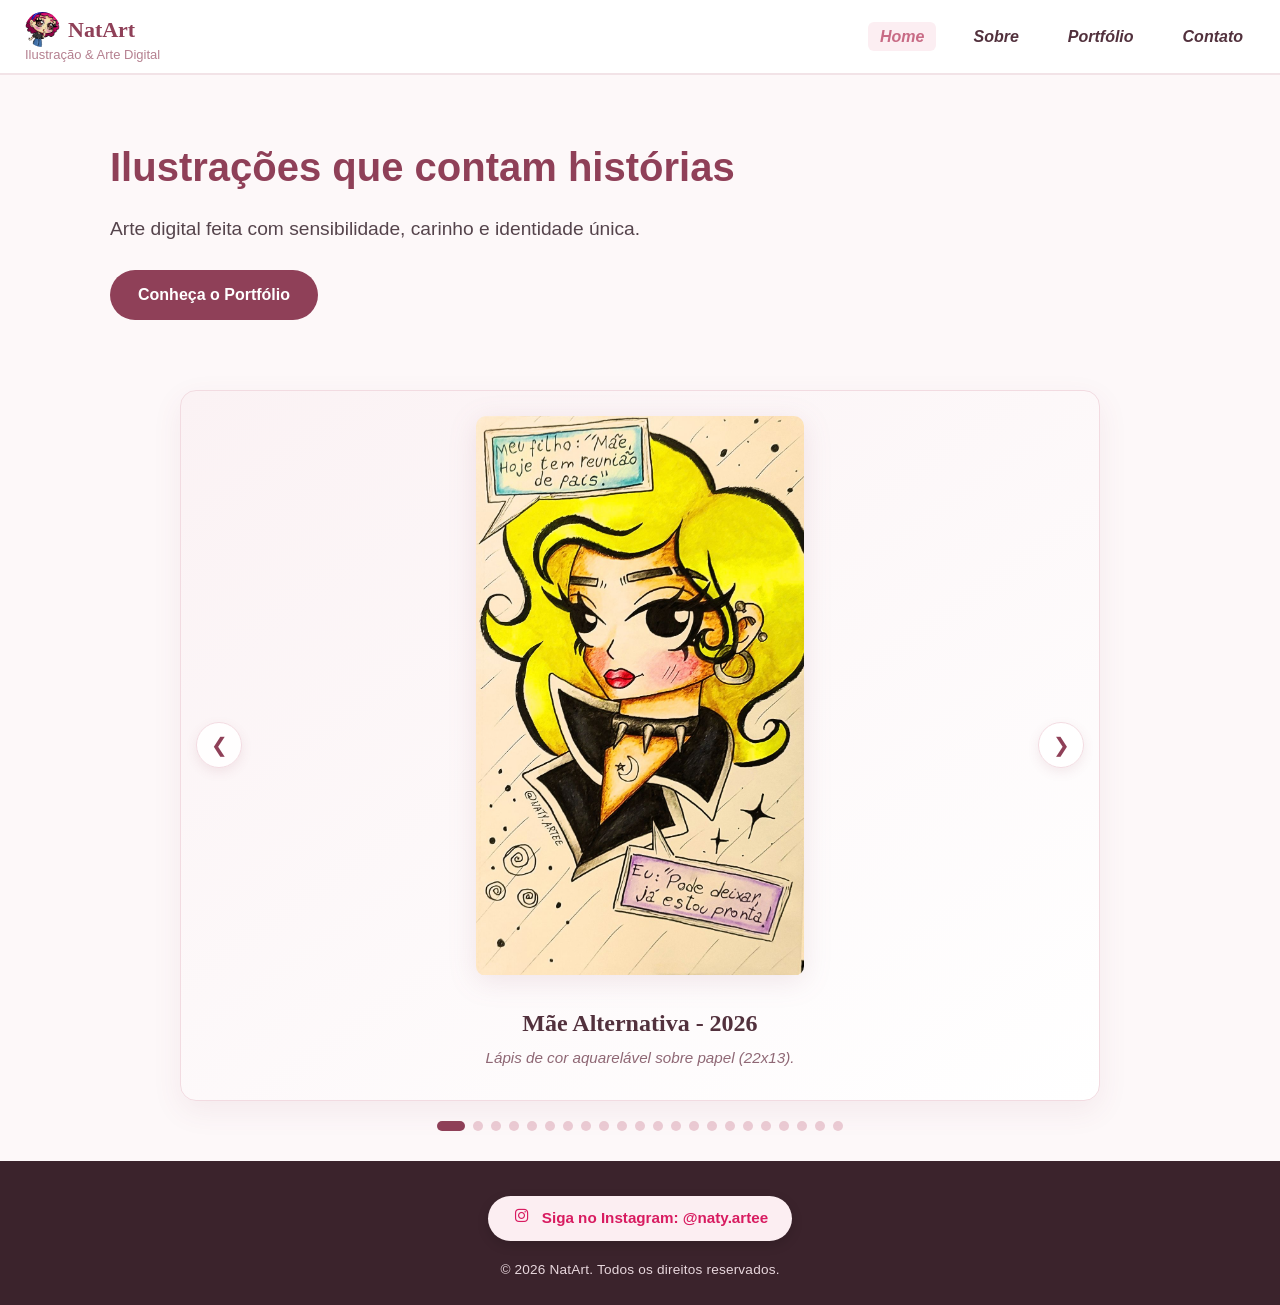
==== index.html @ 3c42e726 "enviando arquivos" ====
<!DOCTYPE html>
<html lang="pt-BR">
<head>
    <meta charset="UTF-8">
    <meta name="viewport" content="width=device-width, initial-scale=1.0">
    <title>NatArt | Ilustração & Arte Digital</title>

    <!-- Biblioteca de Ícones (Font Awesome CDN) -->
    <link rel="stylesheet" href="https://cdnjs.cloudflare.com/ajax/libs/font-awesome/6.5.1/css/all.min.css" integrity="sha512-DTOQO9RWCH3ppGqcWaEA1BIZOC6xxalwEsw9c2QQeAIftl+Vegovlnee1c9QX4TctnWMn13TZye+giMm8e2LwA==" crossorigin="anonymous" referrerpolicy="no-referrer" />
	
    <!-- Link para a folha de estilos na pasta css/ -->
    <link rel="stylesheet" href="css/style.css">
	<link rel="icon" href="png/logo.png" type="image/png">
</head>
<body>

   <!-- CABEÇALHO & NAVEGAÇÃO -->
<header class="header-principal">
    <div class="logo-container">
        <a href="index.html" class="logo">
            <img src="png/logo.png" alt="Logo NatArt" class="logo-img">
            <span>NatArt</span>
        </a>
        <span class="logo-subtitle">Ilustração & Arte Digital</span>
    </div>

    <nav class="menu-navegacao">
        <ul>
            <li><a href="index.html" class="active">Home</a></li>
            <li><a href="sobre.html">Sobre</a></li>
            <li><a href="portifolio.html">Portfólio</a></li>
            <li><a href="contato.html">Contato</a></li>
        </ul>
    </nav>
</header>

    <!-- CONTEÚDO PRINCIPAL (HERO & CARROSSEL) -->
    <main>
        <!-- SEÇÃO HERO -->
        <section class="hero-principal">
            <div class="hero-texto">
                <h1>Ilustrações que contam histórias</h1>
                <p>Arte digital feita com sensibilidade, carinho e identidade única.</p>
                <a href="portifolio.html" class="btn-cta">Conheça o Portfólio</a>
            </div>
        </section>

        <!-- SEÇÃO DO CARROSSEL DE ARTES -->
        <section class="galeria-section">
            <div class="carousel-container" id="carousel">
                <button class="carousel-btn prev" id="btnPrev" aria-label="Imagem anterior">&#10094;</button>
                <button class="carousel-btn next" id="btnNext" aria-label="Próxima imagem">&#10095;</button>

                <!-- Trilho onde o JavaScript vai injetar as 21 artes -->
                <div class="carousel-track" id="carouselTrack"></div>
            </div>

            <!-- Indicadores (dots) injetados via JavaScript -->
            <div class="carousel-dots" id="carouselDots"></div>
        </section>
    </main>

    <!-- RODAPÉ & INSTAGRAM -->
    <footer class="footer-principal">
        <a href="https://www.instagram.com/naty.artee" target="_blank" rel="noopener noreferrer" class="btn-instagram">
            <i class="fa-brands fa-instagram"></i>
            Siga no Instagram: @naty.artee
        </a>
        <p>&copy; 2026 NatArt. Todos os direitos reservados.</p>
    </footer>

    <!-- SCRIPT DO CARROSSEL (Gera as 21 artes dinamicamente) -->
    <script src="js/galeria.js"></script>
</body>
</html>
---- css/style.css ----
/* ==========================================
   1. RESET & PALETA IDENTIDADE NATART
   ========================================== */

html {
    font-size: 16px;
    overflow-y: scroll;
}

/* Corrigido o seletor universal de '-' para '*' */
* {
    margin: 0;
    padding: 0;
    box-sizing: border-box;
}

body {
    font-family: Arial, sans-serif;
    color: #2b2226;
    background-color: #fdf8f9; /* Fundo off-white levemente rosado */
    line-height: 1.6;
    display: flex;
    flex-direction: column;
    min-height: 100vh;
}

img,
picture,
video {
    max-width: 100%;
    height: auto;
    display: block;
}


/* ==========================================
   2. HOMEPAGE - HERO & DESTAQUES
   ========================================== */

/* Apresentação Principal (Hero Section) */
.hero-principal {
    display: flex;
    align-items: center;
    justify-content: space-between;
    padding: 60px 20px;
    max-width: 1100px;
    margin: 0 auto;
    gap: 40px;
    width: 100%;
}

.hero-texto {
    flex: 1;
}

.hero-texto h1 {
    font-size: 2.5rem;
    color: #8f4058; /* Tom vinho/rosa da marca */
    margin-bottom: 15px;
}

.hero-texto p {
    font-size: 1.2rem;
    margin-bottom: 25px;
    color: #55444c;
}

/* Retrato Principal da Nat */
.hero-imagem {
    flex: 1;
    display: flex;
    justify-content: center;
}

.hero-imagem .img-hero {
    max-width: 280px;
    width: 100%;
    height: 420px;
    object-fit: cover;
    object-position: top center;
    border-radius: 12px;
    box-shadow: 0 8px 20px rgba(143, 64, 88, 0.12);
    display: block;
    margin: 0 auto;
}

/* Botão de Ação na Homepage */
.btn-cta {
    display: inline-block;
    padding: 12px 28px;
    background-color: #8f4058;
    color: #ffffff;
    text-decoration: none;
    font-weight: bold;
    border-radius: 25px;
    transition: background 0.3s ease, transform 0.2s ease;
}

.btn-cta:hover {
    background-color: #703043;
    transform: translateY(-2px);
}

/* Área para as 3 fotos em destaque */
.destaques-secao {
    padding: 40px 20px;
    max-width: 1100px;
    margin: 0 auto;
    width: 100%;
    text-align: center;
}

.destaques-secao h2 {
    color: #8f4058;
    margin-bottom: 30px;
    font-size: 1.8rem;
    font-family: 'Times New Roman', serif;
}

.grid-container {
    display: grid;
    grid-template-columns: repeat(auto-fit, minmax(280px, 1fr));
    gap: 25px;
}

.grid-item img {
    width: 100%;
    height: 340px;
    object-fit: cover;
    border-radius: 12px;
    box-shadow: 0 4px 15px rgba(0, 0, 0, 0.08);
    transition: transform 0.3s ease;
}

.grid-item img:hover {
    transform: translateY(-5px);
}


/* ==========================================
   3. CABEÇALHO & LOGO
   ========================================== */

.header,
.header-principal {
    width: 100%;
    min-height: 65px;
    display: flex;
    justify-content: space-between;
    align-items: center;
    padding: 12px 25px;
    background-color: #ffffff;
    color: #2b2226;
    border-bottom: 2px solid #f2e3e7;
    position: sticky;
    top: 0;
    z-index: 1000;
}

.logo-container {
    display: flex;
    flex-direction: column;
    align-items: flex-start;
    flex-shrink: 0;
}

.logo-header,
.logo {
    display: flex;
    align-items: center;
    gap: 8px;
    text-decoration: none;
    font-family: 'Times New Roman', serif;
    font-size: 22px;
    font-weight: bold;
    color: #8f4058;
}

.logo-img {
    width: 35px;
    height: 35px;
    flex-shrink: 0;
    border-radius: 50%;
    object-fit: cover;
}

.logo-subtitle {
    display: block;
    margin-top: 1px;
    font-size: 13px;
    line-height: 1;
    color: #b58090;
    white-space: nowrap;
}


/* ==========================================
   4. MENU DE NAVEGAÇÃO
   ========================================== */

.nav-menu,
.menu-navegacao ul {
    display: flex;
    align-items: center;
    list-style: none;
    gap: 25px;
    margin: 0;
    padding: 0;
}

.nav-menu a,
.menu-navegacao a {
    font-size: 16px;
    font-weight: bold;
    color: #52313d;
    text-decoration: none;
    white-space: nowrap;
    transition: all 0.3s ease;
    font-style: italic;
    padding: 6px 12px;
    border-radius: 6px;
}

.nav-menu a:hover,
.nav-menu a.active,
.menu-navegacao a:hover,
.menu-navegacao a.active {
    color: #c86b85;
    background-color: #fceef2;
}


/* ==========================================
   5. SEÇÃO SOBRE (FOTO & TEXTO ANIMADO)
   ========================================== */

.sobre-container {
    display: flex;
    flex-direction: row;
    align-items: center;
    justify-content: center;
    gap: 40px;
    max-width: 900px;
    margin: 30px auto;
    padding: 0 20px;
}

.sobre-foto {
    flex: 0 0 280px;
    max-width: 280px;
    position: relative;
    z-index: 2;
}

.sobre-foto img {
    width: 100%;
    height: auto;
    border-radius: 12px;
    border: 1px solid #f2e3e7;
    box-shadow: 0 8px 20px rgba(143, 64, 88, 0.12);
    object-fit: cover;
}

.sobre-texto {
    flex: 1;
    display: flex;
    flex-direction: column;
    align-items: flex-start;
    text-align: left;
    position: relative;
    z-index: 1;
    animation: surgirDeTras 1.2s cubic-bezier(0.25, 1, 0.5, 1) forwards;
}

.sobre-texto h2 {
    font-size: 2rem;
    color: #8f4058;
    margin-bottom: 15px;
    font-family: 'Times New Roman', serif;
}

.sobre-texto p {
    font-size: 1.05rem;
    line-height: 1.7;
    color: #52313d;
}

@keyframes surgirDeTras {
    0% {
        opacity: 0;
        transform: translateX(-80px) scale(0.95);
    }
    100% {
        opacity: 1;
        transform: translateX(0) scale(1);
    }
}


/* ==========================================
   6. CARROSSEL PREMIUM
   ========================================== */

.galeria-section {
    width: 100%;
    max-width: 950px;
    margin: 10px auto 30px auto;
    padding: 0 15px;
    box-sizing: border-box;
    text-align: center;
}

.galeria-section h2 {
    font-size: 2.2rem;
    color: #8f4058;
    margin-bottom: 20px;
    font-family: 'Times New Roman', serif;
}

.carousel-container {
    position: relative;
    width: 100%;
    margin: 0 auto;
    overflow: hidden;
    border-radius: 16px;
    background: linear-gradient(145deg, #fbf2f4, #ffffff);
    box-shadow: 0 10px 30px rgba(143, 64, 88, 0.08);
    border: 1px solid #f2dbe1;
    transition: box-shadow 0.3s ease;
}

.carousel-container:hover {
    box-shadow: 0 15px 40px rgba(143, 64, 88, 0.15);
}

.carousel-track {
    display: flex;
    transition: transform 0.45s cubic-bezier(0.25, 1, 0.5, 1);
    width: 100%;
}

.carousel-slide {
    min-width: 100%;
    box-sizing: border-box;
    padding: 25px 20px 20px 20px;
    display: flex;
    flex-direction: column;
    align-items: center;
    justify-content: center;
}

.carousel-slide img {	
    max-width: 100%;
    max-height: 560px;
    object-fit: contain;
    border-radius: 10px;
    filter: drop-shadow(0 6px 14px rgba(143, 64, 88, 0.12));
}

.slide-caption {
    margin-top: 18px;
    padding: 10px 15px;
    text-align: center;
}

.slide-caption h3 {
    margin: 0 0 4px 0;
    font-family: 'Times New Roman', serif;
    font-size: 1.5rem;
    color: #52313d;
    font-weight: 700;
}

.slide-caption p {
    margin: 0;
    font-size: 0.95rem;
    color: #8f6875;
    font-style: italic;
}

.carousel-btn {
    position: absolute;
    top: 50%;
    transform: translateY(-50%);
    background: rgba(255, 255, 255, 0.85);
    color: #8f4058;
    border: 1px solid #f2dbe1;
    width: 46px;
    height: 46px;
    border-radius: 50%;
    cursor: pointer;
    font-size: 20px;
    display: flex;
    align-items: center;
    justify-content: center;
    z-index: 10;
    backdrop-filter: blur(6px);
    box-shadow: 0 4px 12px rgba(143, 64, 88, 0.1);
    transition: all 0.25s ease;
}

.carousel-btn:hover {
    background: #8f4058;
    color: #ffffff;
    transform: translateY(-50%) scale(1.1);
}

.carousel-btn.prev { left: 15px; }
.carousel-btn.next { right: 15px; }

.carousel-dots {
    display: flex;
    justify-content: center;
    align-items: center;
    gap: 8px;
    margin-top: 20px;
}

.dot {
    width: 10px;
    height: 10px;
    border-radius: 20px;
    background-color: #ebccd4;
    cursor: pointer;
    transition: all 0.3s cubic-bezier(0.4, 0, 0.2, 1);
}

.dot.active {
    width: 28px;
    background-color: #8f4058;
}


/* ==========================================
   7. CONTATO
   ========================================== */

.contato-container {
    display: flex;
    flex-direction: row;
    align-items: center;
    justify-content: space-between;
    gap: 50px;
    width: 100%;
    max-width: 1100px;
    margin: 30px auto;
    padding: 0 20px;
}

.form-contato {
    flex: 1.2;
    width: 100%;
    display: flex;
    flex-direction: column;
    gap: 22px;
}

.campo {
    display: flex;
    flex-direction: column;
    gap: 6px;
}

.campo label {
    font-size: 0.95rem;
    font-weight: bold;
    color: #8f4058;
    text-transform: uppercase;
    letter-spacing: 0.8px;
}

.campo input,
.campo textarea {
    width: 100%;
    padding: 16px 18px;
    font-size: 1.05rem;
    color: #2b2226;
    background-color: #ffffff;
    border: 1.5px solid #f2dbe1;
    border-radius: 8px;
    outline: none;
    transition: all 0.25s ease;
    box-shadow: 0 2px 6px rgba(143, 64, 88, 0.04);
}

.campo textarea {
    min-height: 160px;
    resize: vertical;
}

.campo input:focus,
.campo textarea:focus {
    border-color: #8f4058;
    box-shadow: 0 0 0 4px rgba(143, 64, 88, 0.12);
}

.btn-enviar {
    padding: 16px 32px;
    background-color: #8f4058;
    color: #ffffff;
    border: none;
    border-radius: 8px;
    font-size: 1rem;
    font-weight: bold;
    letter-spacing: 1.5px;
    text-transform: uppercase;
    cursor: pointer;
    transition: background-color 0.3s ease, transform 0.2s ease;
    margin-top: 10px;
}

.btn-enviar:hover {
    background-color: #c86b85;
    transform: translateY(-2px);
}

.contato-info {
    flex: 1;
    width: 100%;
    display: flex;
    justify-content: center;
    align-items: center;
}

.contato-info img {
    max-width: 320px;
    width: 100%;
    height: 380px;
    object-fit: cover;
    object-position: center 13%;
    border-radius: 12px;
    filter: brightness(1.05) contrast(0.95);
}


/* ==========================================
   8. RODAPÉ & INSTAGRAM
   ========================================== */

footer,
.footer,
.footer-principal {
    width: 100%;
    margin-top: auto;
    padding: 35px 20px 25px 20px;
    text-align: center;
    background-color: #3b232c;
    color: #ffffff;
    display: flex;
    flex-direction: column;
    align-items: center;
    gap: 18px;
}

/* Botão Siga no Instagram */
.btn-instagram {
    display: inline-flex;
    align-items: center;
    justify-content: center;
    gap: 10px;
    background-color: #fceef2;
    color: #d81b60;
    padding: 10px 24px;
    border-radius: 25px;
    text-decoration: none;
    font-weight: bold;
    font-size: 0.95rem;
    transition: all 0.3s ease;
    box-shadow: 0 4px 12px rgba(0, 0, 0, 0.15);
}

.btn-instagram:hover {
    background-color: #ffffff;
    transform: translateY(-2px);
    box-shadow: 0 6px 16px rgba(0, 0, 0, 0.2);
}

.btn-instagram svg,
.btn-instagram i {
    width: 20px;
    height: 20px;
    fill: currentColor;
}

/* Texto de Direitos Autoriais */
footer p,
.footer p,
.footer-principal p {
    margin: 0;
    font-size: 0.85rem;
    color: #e8d7dd;
    letter-spacing: 0.2px;
}


/* ==========================================
   9. RESPONSIVIDADE (DISPOSITIVOS MÓVEIS)
   ========================================== */

@media (max-width: 768px) {
    .header,
    .header-principal {
        flex-direction: column;
        gap: 12px;
        padding: 12px 15px;
    }

    .logo-subtitle {
        display: none;
    }

    .nav-menu,
    .menu-navegacao ul {
        gap: 12px;
    }

    .nav-menu a,
    .menu-navegacao a {
        font-size: 14px;
    }

    .hero-principal {
        flex-direction: column-reverse;
        text-align: center;
        padding: 30px 20px;
    }

    .sobre-container {
        flex-direction: column;
        text-align: center;
        gap: 20px;
    }

    .sobre-foto {
        max-width: 220px;
    }

    .sobre-texto {
        align-items: center;
        text-align: center;
    }

    .carousel-slide img {
        max-height: 400px;
    }

    .carousel-btn {
        width: 38px;
        height: 38px;
        font-size: 16px;
    }

    .contato-container {
        flex-direction: column;
        gap: 35px;
    }
}



/* ==========================================
   PORTFÓLIO - OPÇÃO 1: GRID (GALERIA)
   ========================================== */

.portfolio-section {
    max-width: 1100px;
    margin: 30px auto;
    padding: 0 20px;
    text-align: center;
}

.portfolio-section h2 {
    font-size: 2.2rem;
    color: #8f4058;
    font-family: 'Times New Roman', serif;
}

.portfolio-subtitulo {
    color: #8f6875;
    margin-bottom: 35px;
    font-style: italic;
}

.portfolio-grid {
    display: grid;
    grid-template-columns: repeat(auto-fill, minmax(280px, 1fr));
    gap: 30px;
}

.portfolio-card {
    background: #ffffff;
    border-radius: 12px;
    overflow: hidden;
    border: 1px solid #f2dbe1;
    box-shadow: 0 4px 15px rgba(143, 64, 88, 0.06);
    transition: transform 0.3s ease, box-shadow 0.3s ease;
    display: flex;
    flex-direction: column;
}

.portfolio-card:hover {
    transform: translateY(-5px);
    box-shadow: 0 10px 25px rgba(143, 64, 88, 0.15);
}

.portfolio-img-container {
    width: 100%;
    height: 320px;
    overflow: hidden;
    background-color: #fbf2f4;
}

.portfolio-img-container img {
    width: 100%;
    height: 100%;
    object-fit: cover;
}

.portfolio-info {
    padding: 18px 15px;
    text-align: center;
}

.portfolio-info h3 {
    font-size: 1.2rem;
    color: #52313d;
    font-family: 'Times New Roman', serif;
    margin-bottom: 6px;
}

.portfolio-info p {
    font-size: 0.9rem;
    color: #8f6875;
    font-style: italic;
}

.portfolio-cta {
    margin-top: 45px;
}

/* ==========================================
   EFEITO ANTES E DEPOIS (PROCESSO CRIATIVO)
   ========================================== */

.portfolio-img-container {
    position: relative;
    width: 100%;
    height: 320px;
    overflow: hidden;
    background-color: #fbf2f4;
}

/* Configuração comum para ambas as imagens */
.portfolio-img-container img {
    width: 100%;
    height: 100%;
    object-fit: cover;
    object-position: center 40%;
    position: absolute;
    top: 0;
    left: 0;
    transition: opacity 0.4s ease-in-out;
}

/* A imagem "depois" (arte final) fica visível por cima */
.portfolio-img-container .img-depois {
    opacity: 1;
    z-index: 2;
}

/* A imagem "antes" (processo) fica oculta por baixo */
.portfolio-img-container .img-antes {
    opacity: 0;
    z-index: 1;
}

/* AO PASSAR O RATO (HOVER): Inverte a opacidade suavemente */
.portfolio-card:hover .img-depois {
    opacity: 0;
}

.portfolio-card:hover .img-antes {
    opacity: 1;
}

/* Tag indicativa discreta no canto */
.badge-processo {
    position: absolute;
    bottom: 10px;
    right: 10px;
    background: rgba(59, 35, 44, 0.8);
    color: #ffffff;
    font-size: 0.75rem;
    padding: 4px 10px;
    border-radius: 12px;
    z-index: 3;
    pointer-events: none;
    transition: opacity 0.3s ease;
}

.portfolio-card:hover .badge-processo {
    opacity: 0;
}

/* ==========================================
   GALERIA DE ETAPAS MÚLTIPLAS (BASE)
   ========================================== */

.portfolio-img-container.galeria-etapas {
    position: relative;
    width: 100%;
    height: 320px;
    cursor: pointer;
    overflow: hidden;
    background-color: #fbf2f4;
}

.portfolio-img-container.galeria-etapas img.etapa-img {
    width: 100%;
    height: 100%;
    object-fit: cover;
    object-position: center center; /* Padrão central */
    transform: scale(1); /* Tamanho padrão base */
    position: absolute;
    top: 0;
    left: 0;
    opacity: 0;
    transition: opacity 0.4s ease-in-out, transform 0.3s ease;
}

.portfolio-img-container.galeria-etapas img.etapa-img.active {
    opacity: 1;
}


/* ==========================================
   AJUSTES INDIVIDUAIS POR OBRA (1 a 20)
   Altere o scale para o zoom e o object-position para subir/descer
   ========================================== */

/* ==========================================
	AJUSTE DA ARTE (REUNIAO DE PAIS)
   ========================================== */
.portfolio-grid .portfolio-card:nth-child(1) img[src$="arte1.jpg"] {
    object-fit: contain;
    object-position: center center;
    transform: scale(1);
    background-color: #fbf2f4;
}

.portfolio-grid .portfolio-card:nth-child(1) .etapa-img {
	object-fit: cover;
    object-position: center center;
    transform: scale(1);
	background-color: #fbf2f4;
}
/* ==========================================
	AJUSTE DA ARTE (Maternidade e o Florescer de Outra Mulher)
   ========================================== */
.portfolio-grid .portfolio-card:nth-child(2) .etapa-img {
   	object-fit: cover;
    object-position: center center;
    transform: scale(1);
	background-color: #fbf2f4;
}

/* Arte 3 */
.portfolio-grid .portfolio-card:nth-child(3) .etapa-img {
    object-position: center 40%;
    transform: scale(1.0);
}

/* Arte 4 */
.portfolio-grid .portfolio-card:nth-child(4) .etapa-img {
    object-position: center 40%;
    transform: scale(1.0);
}

/* Arte 5 */
.portfolio-grid .portfolio-card:nth-child(5) .etapa-img {
    object-position: center 40%;
    transform: scale(1.0);
}

/* Arte 6 */
.portfolio-grid .portfolio-card:nth-child(6) .etapa-img {
    object-position: center 40%;
    transform: scale(1.0);
}

/* Arte 7 */
.portfolio-grid .portfolio-card:nth-child(7) .etapa-img {
    object-position: center 40%;
    transform: scale(1.0);
}

/* Arte 8 */
.portfolio-grid .portfolio-card:nth-child(8) .etapa-img {
    object-position: center 50%;
    transform: scale(0.99);
}

/* Arte 9 */
.portfolio-grid .portfolio-card:nth-child(9) .etapa-img {
    object-position: center 50%;
    transform: scale(1.0);
}

/* Arte 10 */
.portfolio-grid .portfolio-card:nth-child(10) .etapa-img {
    object-position: center 55%;
    transform: scale(1.0);
}

/* Arte 11 */
.portfolio-grid .portfolio-card:nth-child(11) .etapa-img {
    object-position: center 50%;
    transform: scale(1.0);
}

/* Arte 12 */
.portfolio-grid .portfolio-card:nth-child(12) .etapa-img {
    object-position: center 40%;
    transform: scale(1.0);
}

/* Arte 13 */
.portfolio-grid .portfolio-card:nth-child(13) .etapa-img {
    object-position: center 40%;
    transform: scale(1.0);
}

/* Arte 14 */
.portfolio-grid .portfolio-card:nth-child(14) .etapa-img {
    object-position: center 40%;
    transform: scale(1.0);
}

/* Arte 15 */
.portfolio-grid .portfolio-card:nth-child(15) .etapa-img {
    object-position: center 40%;
    transform: scale(1.0);
}

/* Arte 16 */
.portfolio-grid .portfolio-card:nth-child(16) .etapa-img {
    object-position: center 40%;
    transform: scale(1.0);
}

/* Arte 17 */
.portfolio-grid .portfolio-card:nth-child(17) .etapa-img {
    object-position: center 40%;
    transform: scale(1.20);
}

/* Arte 18 */
.portfolio-grid .portfolio-card:nth-child(18) .etapa-img {
    object-position: center 40%;
    transform: scale(1.0);
}

/* Arte 19 */
.portfolio-grid .portfolio-card:nth-child(19) .etapa-img {
    object-position: center 40%;
    transform: scale(1.08);
}

/* Arte 20 */
.portfolio-grid .portfolio-card:nth-child(20) .etapa-img {
    object-position: center 40%;
    transform: scale(1.0);
}
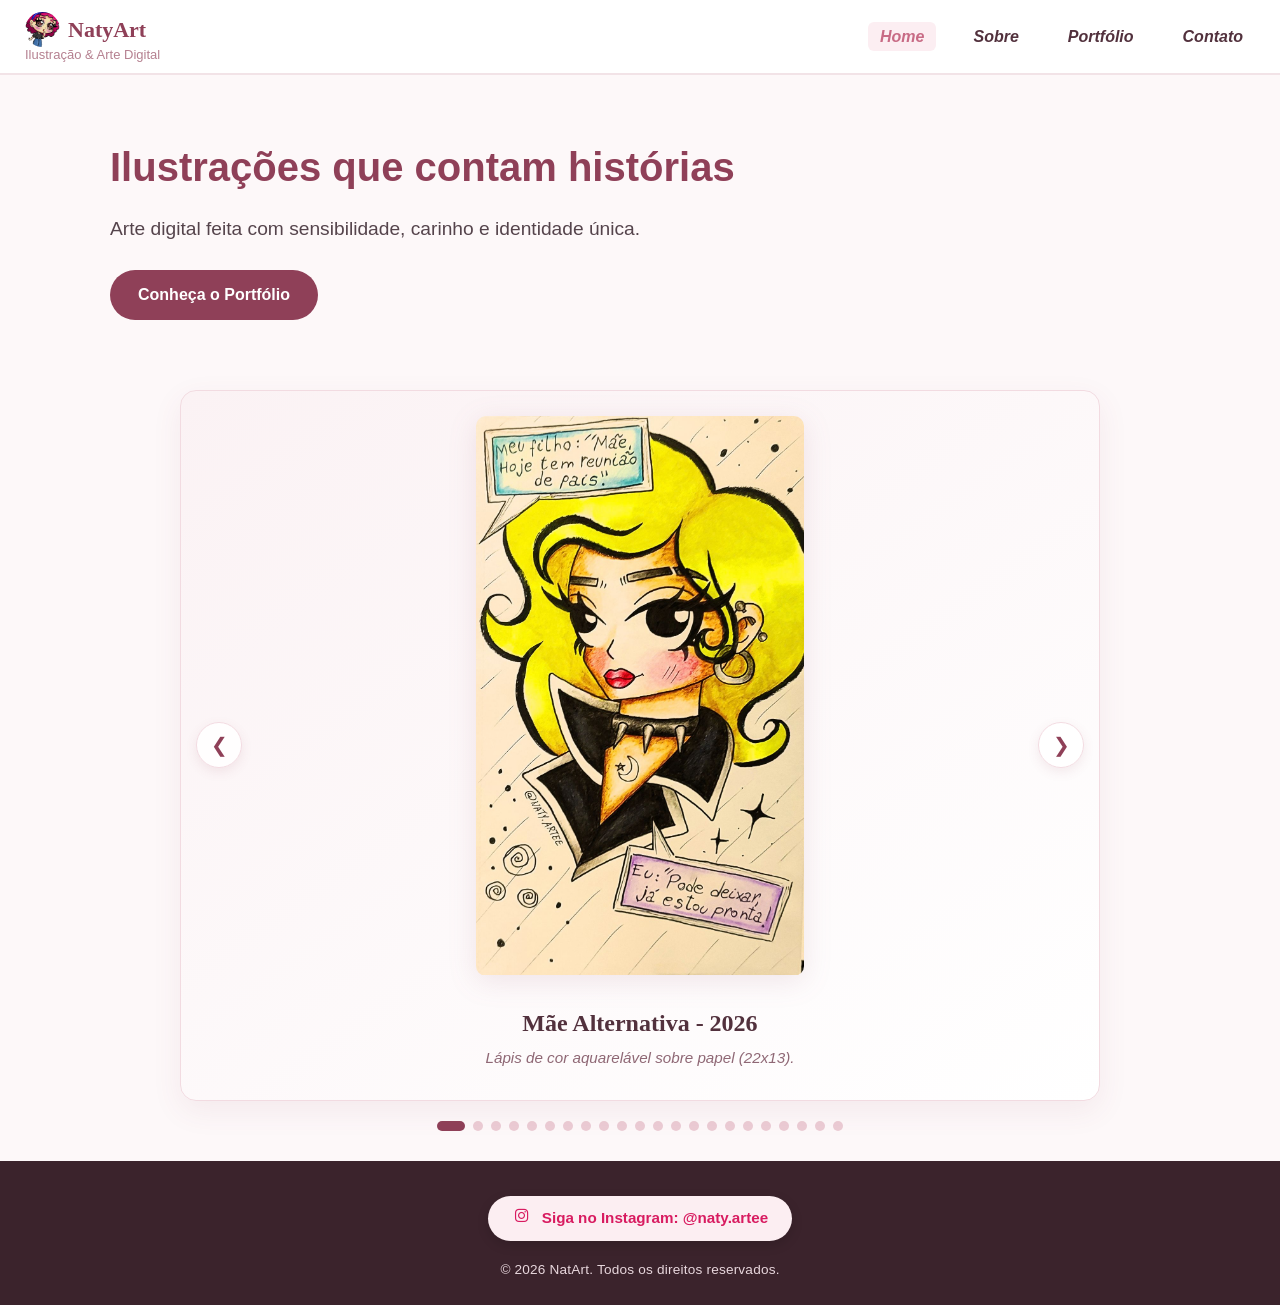
==== commit f5b9aecc: "Atualizar o index.html" ====
--- a/index.html
+++ b/index.html
@@ -3,7 +3,7 @@
 <head>
     <meta charset="UTF-8">
     <meta name="viewport" content="width=device-width, initial-scale=1.0">
-    <title>NatArt | Ilustração & Arte Digital</title>
+    <title>NatyArt | Ilustração & Arte Digital</title>
 
     <!-- Biblioteca de Ícones (Font Awesome CDN) -->
     <link rel="stylesheet" href="https://cdnjs.cloudflare.com/ajax/libs/font-awesome/6.5.1/css/all.min.css" integrity="sha512-DTOQO9RWCH3ppGqcWaEA1BIZOC6xxalwEsw9c2QQeAIftl+Vegovlnee1c9QX4TctnWMn13TZye+giMm8e2LwA==" crossorigin="anonymous" referrerpolicy="no-referrer" />
@@ -19,7 +19,7 @@
     <div class="logo-container">
         <a href="index.html" class="logo">
             <img src="png/logo.png" alt="Logo NatArt" class="logo-img">
-            <span>NatArt</span>
+            <span>NatyArt</span>
         </a>
         <span class="logo-subtitle">Ilustração & Arte Digital</span>
     </div>
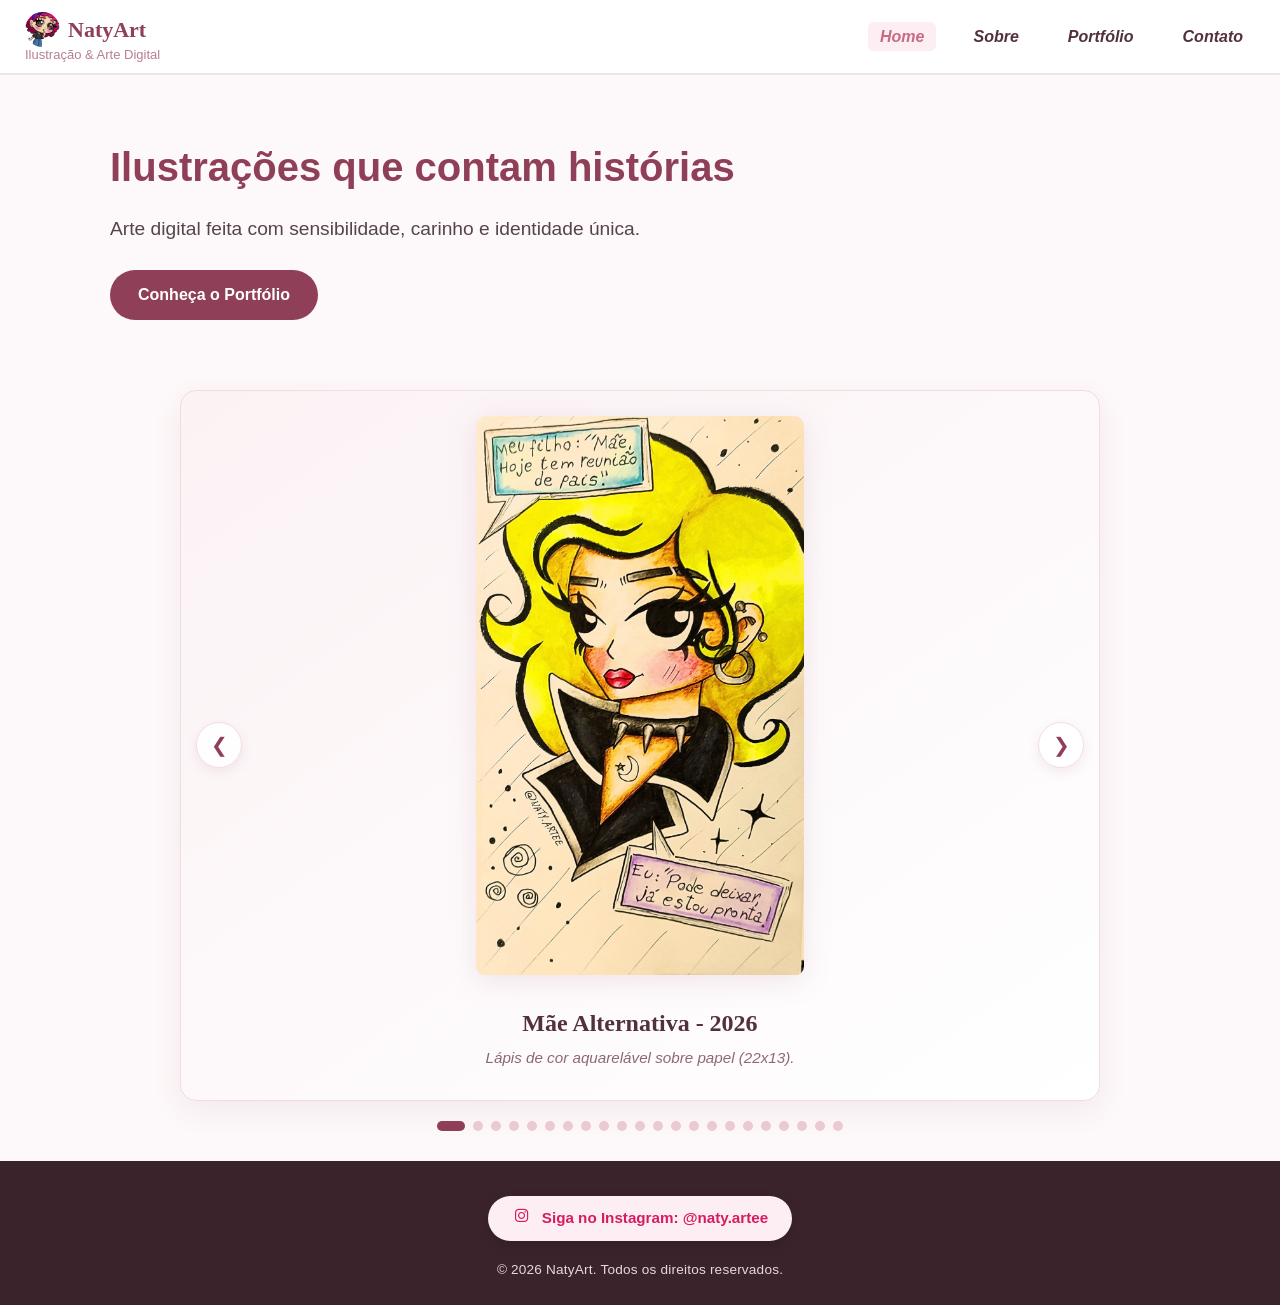
==== commit d020ccbd: "Correct footer company name from 'NatArt' to 'NatyArt'" ====
--- a/index.html
+++ b/index.html
@@ -66,10 +66,10 @@
             <i class="fa-brands fa-instagram"></i>
             Siga no Instagram: @naty.artee
         </a>
-        <p>&copy; 2026 NatArt. Todos os direitos reservados.</p>
+        <p>&copy; 2026 NatyArt. Todos os direitos reservados.</p>
     </footer>
 
     <!-- SCRIPT DO CARROSSEL (Gera as 21 artes dinamicamente) -->
     <script src="js/galeria.js"></script>
 </body>
-</html>+</html>
